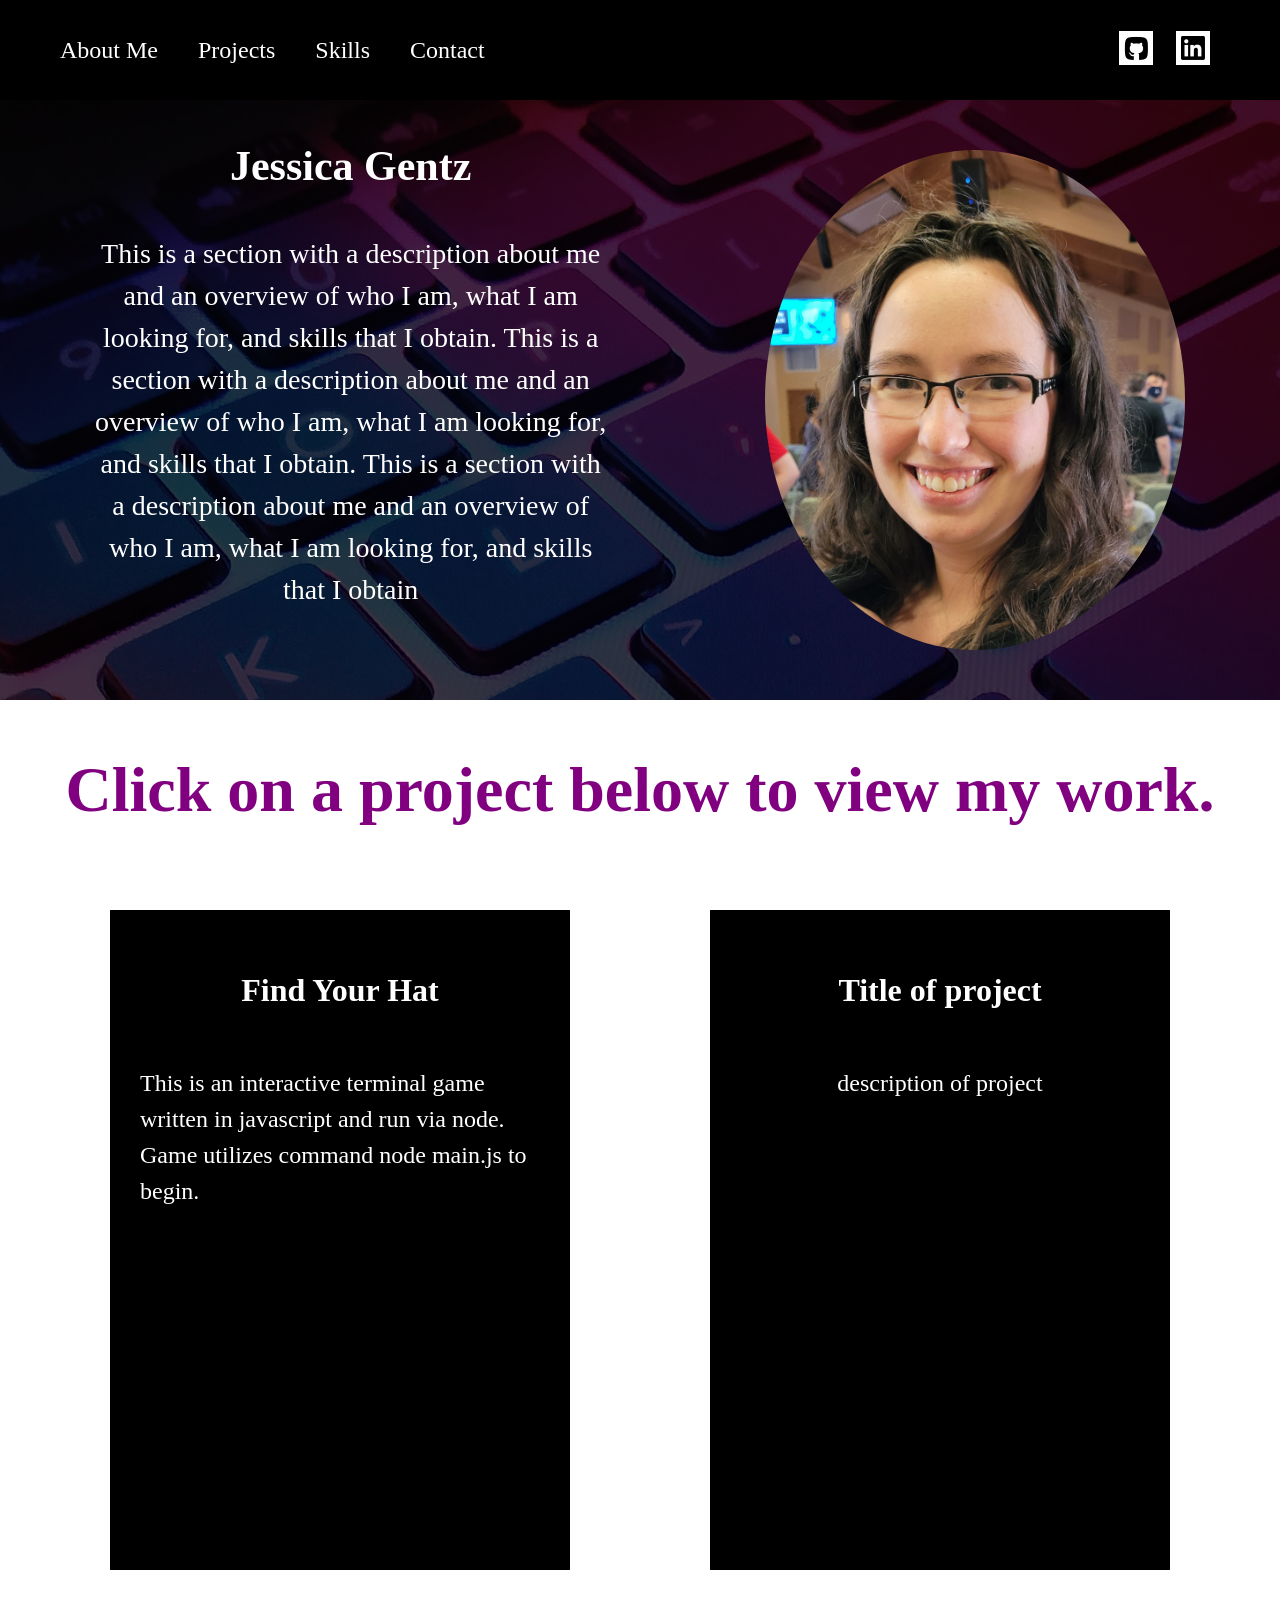
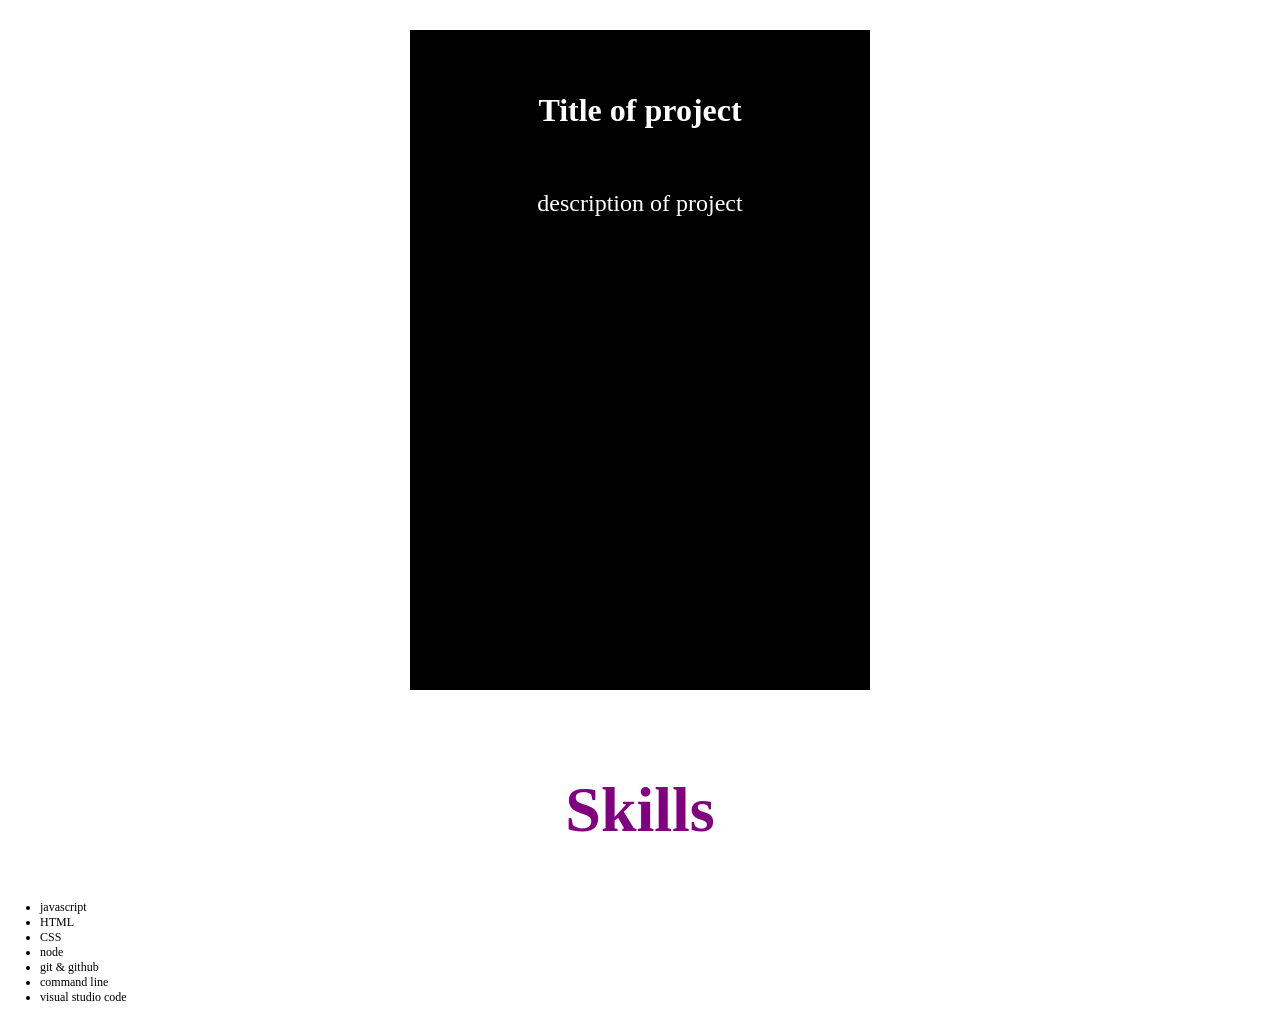
==== index.html @ 055f5959 "Initial practice commit" ====
<!DOCTYPE html>
<html lang='en'>
    <head>
        <title>Jessica Gentz</title>
        <link href= 'resources/style.css' rel= 'stylesheet'>
    </head>
    <body>
        <header>
            <nav>
                <ul>
                    <li><a href= '#about-me'>About Me</a></li>
                    <li><a href= '#projects'>Projects</a></li>
                    <li><a href= '#skills'>Skills</a></li>
                    <li><a href= '#contact'>Contact</a></li>
                </ul>
                <div id= 'social-media'>
                    <a href= 'https://github.com/jessicagentz' target= '_blank'><img src= 'resources/4747499_github_icon.png'><a>
                    <a href= 'https://www.linkedin.com/in/jessica-gentz?lipi=urn%3Ali%3Apage%3Ad_flagship3_profile_view_base_contact_details%3BmzHPLRVWTY2uSDQPEmMsfw%3D%3D' target= '_blank'><img src= 'resources/5305157_connection_linkedin_network_linkedin logo_icon.png'></a>
                </div>
            </nav>
        </header>
        <main>
            <!--About me-->
            <section id= 'about-me'>
                <div>
                    <h1>Jessica Gentz</h1>
                    <p>This is a section with a description about me and an overview of who I am, what I am looking for, and skills that I obtain. This is a section with a description about me and an overview of who I am, what I am looking for, and skills that I obtain. This is a section with a description about me and an overview of who I am, what I am looking for, and skills that I obtain</p>
                </div>
                <img id= 'headshot' src= 'resources/headshot.jpg'>
            </section>
            <!--Projects-->
            <section id= 'projects'>
                <h2>Click on a project below to view my work.</h2>
                <div class= 'container'>
                    <div class= 'project 1'>
                        <h3>Find Your Hat</h3>
                        <p>This is an interactive terminal game written in javascript and run via node. Game utilizes command node main.js to begin. <p>
                    </div>
                    <div class= 'project 2'>
                        <h3>Title of project</h3>
                        <p>description of project<p>
                    </div>
                    <div class= 'project 3'>
                        <h3>Title of project</h3>
                        <p>description of project<p>
                    </div>
                </div>
            </section>
            <!--Skills-->
            <section id= 'skills'>
                <h2>Skills</h2>
                <ul>
                    <li>javascript</li>
                    <li>HTML</li>
                    <li>CSS</li>
                    <li>node</li>
                    <li>git & github</li>
                    <li>command line</li>
                    <li>visual studio code</li>
                </ul>
            </section>
        </main>
        <footer id= 'contact'>

        </footer>
    </body>
</html>



<!DOCTYPE html>
<html lang="en">
<head>
    <meta charset="UTF-8">
    <meta http-equiv="X-UA-Compatible" content="IE=edge">
    <meta name="viewport" content="width=device-width, initial-scale=1.0">
    <title>Document</title>
</head>
<body>
    
</body>
</html>
---- resources/style.css ----
body {
    margin: 0;
    padding: 0;
    font-style: sans-serif;
    font-size: 12px;
}

nav {
    color: white;
    background-color: black;
    position: fixed;
    z-index: 2;
    top: 0px;
    width: 100%;
    height: 100px;
    display: flex;
    justify-content: space-between;
    align-items: center;

}

header ul {
    display: flex;
}

header li {
    display: flex;
    justify-content: space-between;
    align-items: center;
    padding: 20px;
    font-size: 1.5rem;
}

header a {
    color: white;
    text-decoration: none;
}

#social-media {
    margin-right: 60px;
}

#social-media img {
    border: 5px solid white;
    background-color: white;
    height: 24px;
    margin: 10px;
}
main {
    position: relative;
    margin-top: 100px;
}

h2 {
    font-size: 4rem;
    text-align: center;
    color: purple;
}

#about-me {
    background-image: 
        linear-gradient(rgba(0, 0, 0, 0.75),
        rgba(0, 0, 0, 0.75)), 
        url('aryan-dhiman-iGLLtLINSkw-unsplash.jpg');
    background-repeat: no-repeat;

}

#about-me {
    background-color: rbga (0, 0, 0, 0.95);
    display: flex;
    justify-content: space-evenly;
    align-items: center;
    width: 100%;
    height: 600px;
}

#about-me div {
    font-size: 1.75rem;
    text-align: center;
    color: white;
    width: 40%;
    height: 600px;
    margin: 5%;
    line-height: 1.5;
}

#headshot {
    max-height: 500px;
    width: auto;
    margin: 0 5%;
    border-radius: 50%;
    display: flex;
    justify-content: center;
}

.container {
    display: flex;
    flex-wrap: wrap;
    justify-content: space-evenly;
}

#projects h1 {
    margin-bottom: 0;
}

.project {
    display: inline-flex;
    flex-direction: column;
    align-items: center;
    margin: 30px;
    background-color: black;
    height: 600px;
    width: 400px;
    padding: 30px;
}

h3 {
    font-size: 2rem;
    color: white;
}

.project p {
    color: white;
    font-size: 1.5rem;
    line-height: 1.5;
    
}
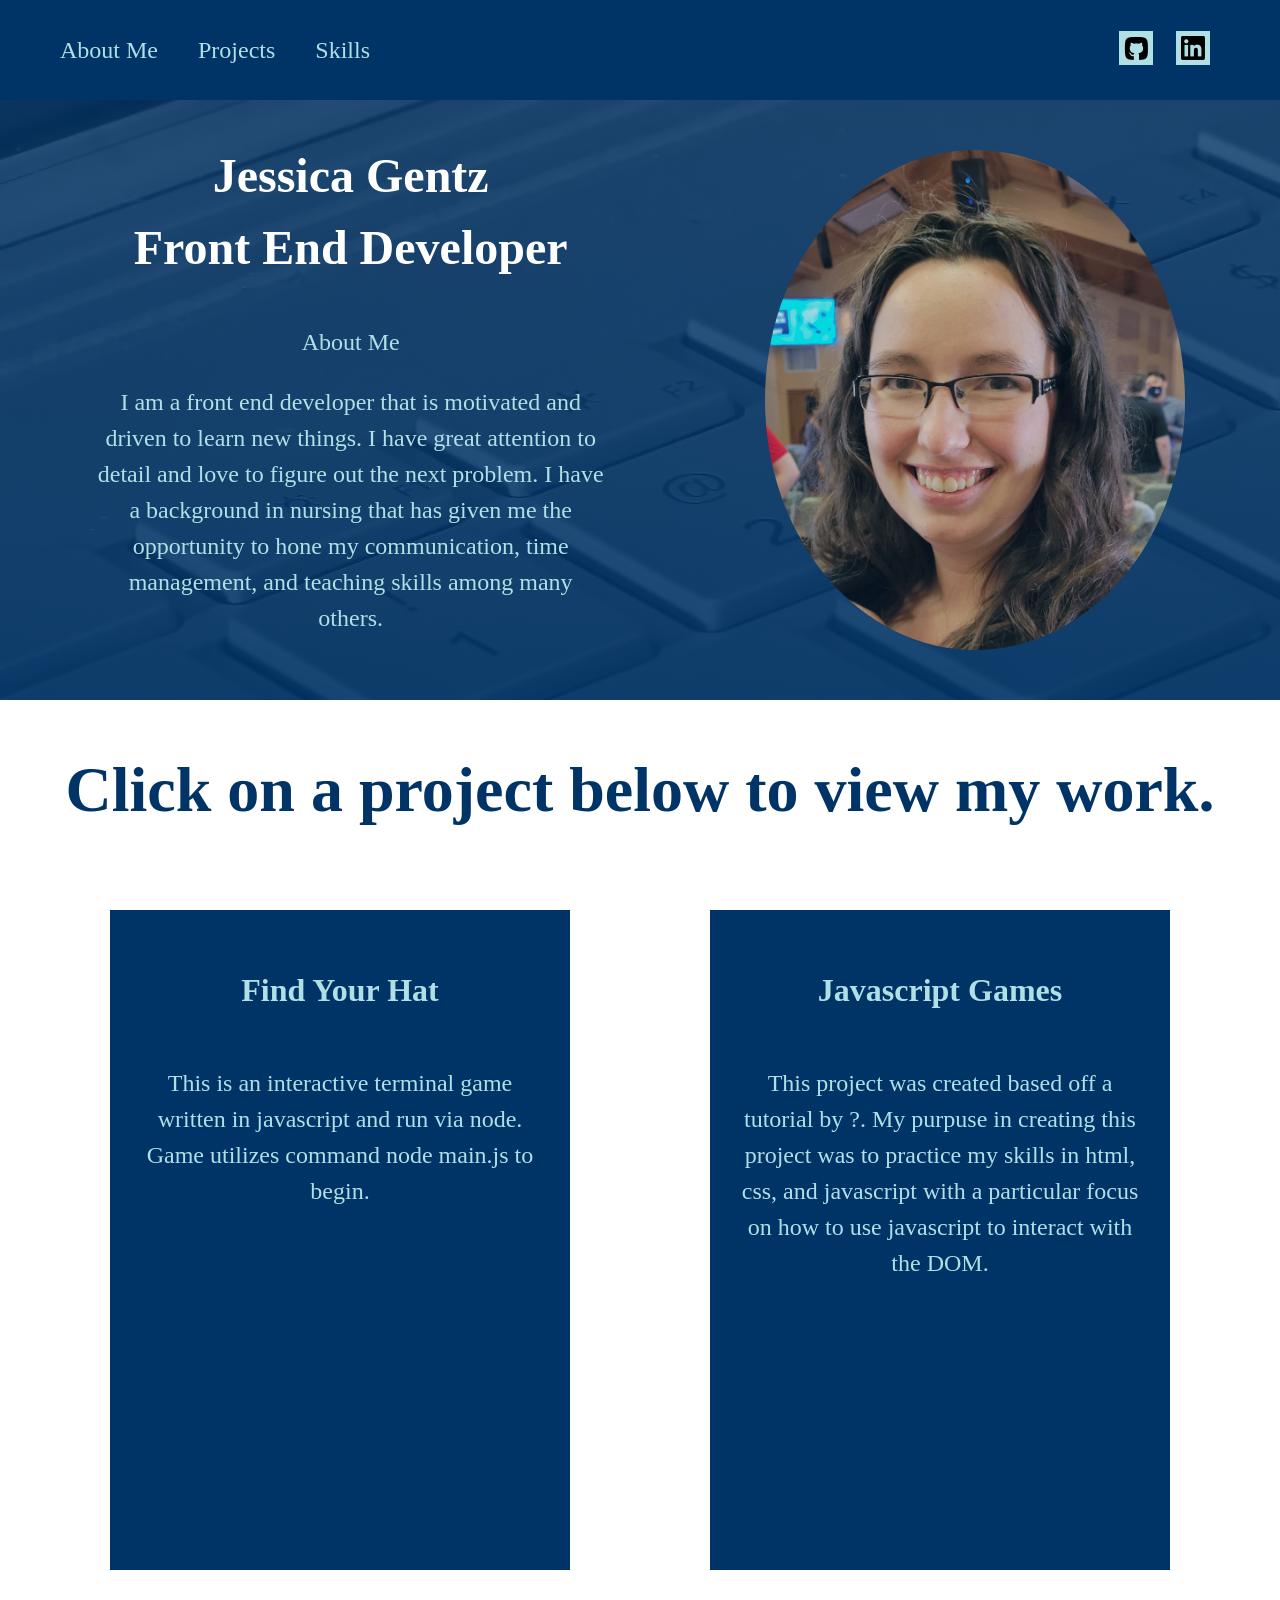
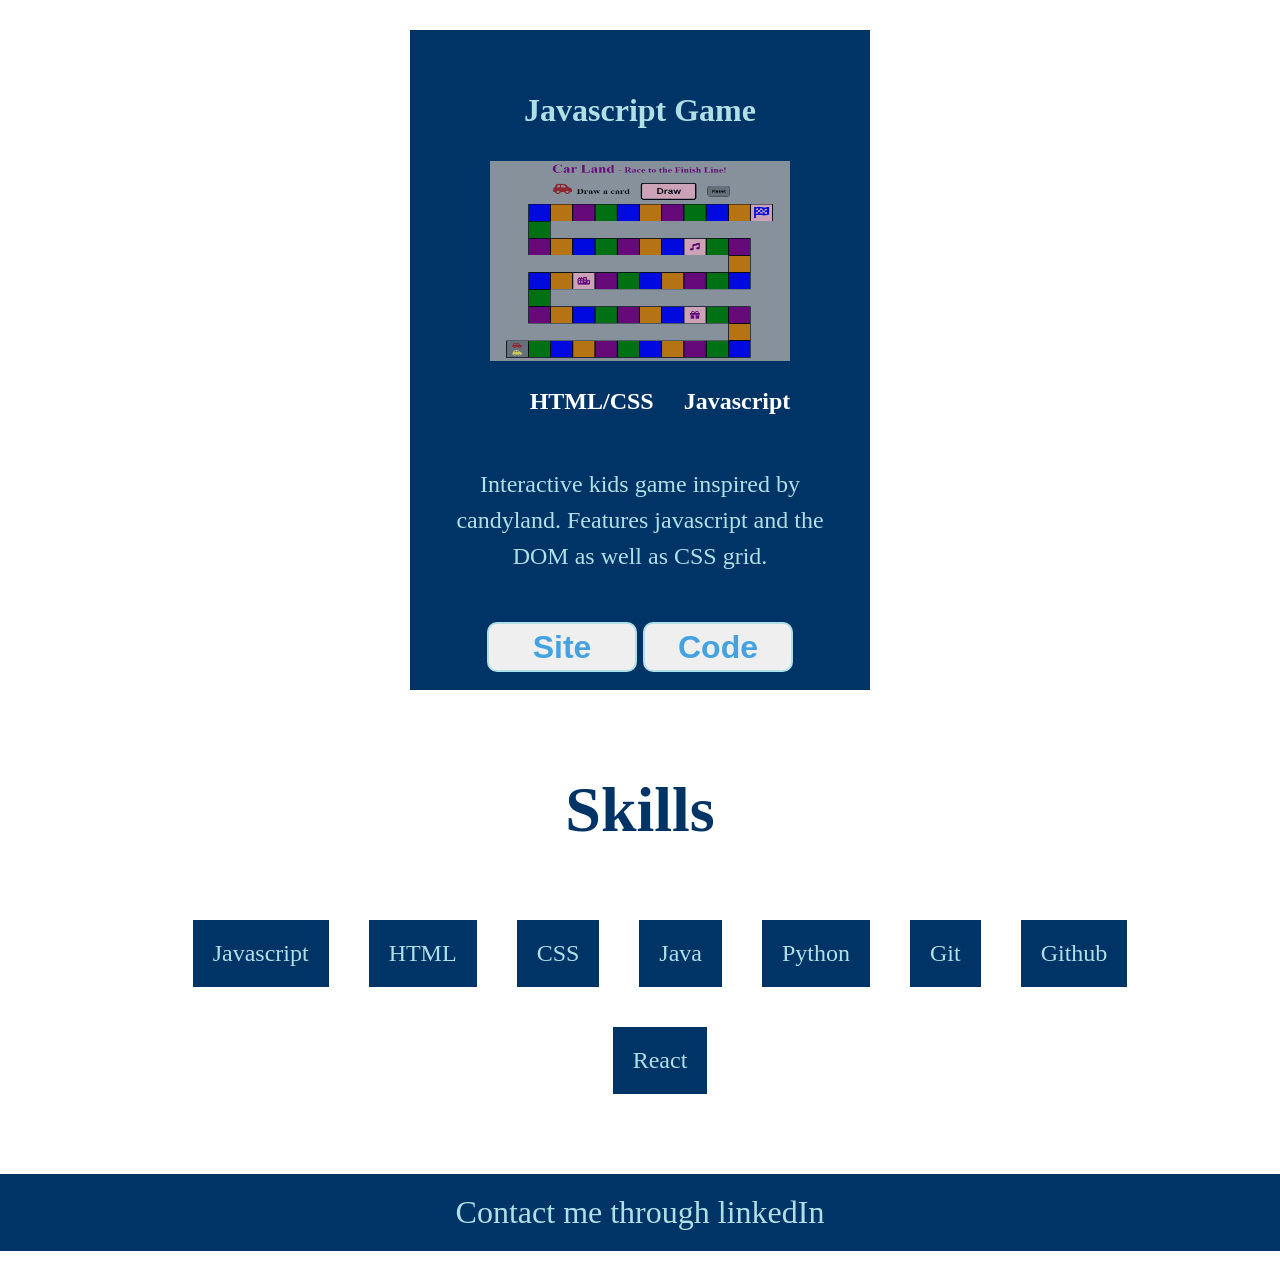
==== commit 3f6c359a: "basic outline" ====
--- a/index.html
+++ b/index.html
@@ -1,82 +1,104 @@
 <!DOCTYPE html>
 <html lang='en'>
-    <head>
-        <title>Jessica Gentz</title>
-        <link href= 'resources/style.css' rel= 'stylesheet'>
-    </head>
-    <body>
-        <header>
-            <nav>
-                <ul>
-                    <li><a href= '#about-me'>About Me</a></li>
-                    <li><a href= '#projects'>Projects</a></li>
-                    <li><a href= '#skills'>Skills</a></li>
-                    <li><a href= '#contact'>Contact</a></li>
-                </ul>
-                <div id= 'social-media'>
-                    <a href= 'https://github.com/jessicagentz' target= '_blank'><img src= 'resources/4747499_github_icon.png'><a>
-                    <a href= 'https://www.linkedin.com/in/jessica-gentz?lipi=urn%3Ali%3Apage%3Ad_flagship3_profile_view_base_contact_details%3BmzHPLRVWTY2uSDQPEmMsfw%3D%3D' target= '_blank'><img src= 'resources/5305157_connection_linkedin_network_linkedin logo_icon.png'></a>
-                </div>
-            </nav>
-        </header>
-        <main>
-            <!--About me-->
-            <section id= 'about-me'>
-                <div>
-                    <h1>Jessica Gentz</h1>
-                    <p>This is a section with a description about me and an overview of who I am, what I am looking for, and skills that I obtain. This is a section with a description about me and an overview of who I am, what I am looking for, and skills that I obtain. This is a section with a description about me and an overview of who I am, what I am looking for, and skills that I obtain</p>
-                </div>
-                <img id= 'headshot' src= 'resources/headshot.jpg'>
-            </section>
-            <!--Projects-->
-            <section id= 'projects'>
-                <h2>Click on a project below to view my work.</h2>
-                <div class= 'container'>
-                    <div class= 'project 1'>
-                        <h3>Find Your Hat</h3>
-                        <p>This is an interactive terminal game written in javascript and run via node. Game utilizes command node main.js to begin. <p>
-                    </div>
-                    <div class= 'project 2'>
-                        <h3>Title of project</h3>
-                        <p>description of project<p>
-                    </div>
-                    <div class= 'project 3'>
-                        <h3>Title of project</h3>
-                        <p>description of project<p>
-                    </div>
-                </div>
-            </section>
-            <!--Skills-->
-            <section id= 'skills'>
-                <h2>Skills</h2>
-                <ul>
-                    <li>javascript</li>
-                    <li>HTML</li>
-                    <li>CSS</li>
-                    <li>node</li>
-                    <li>git & github</li>
-                    <li>command line</li>
-                    <li>visual studio code</li>
-                </ul>
-            </section>
-        </main>
-        <footer id= 'contact'>
 
-        </footer>
-    </body>
-</html>
+<head>
+    <title>Jessica Gentz</title>
+    <link href='resources/style.css' rel='stylesheet'>
+</head>
+
+<body>
+    <header>
+        <nav>
+            <ul>
+                <li><a href='#about-me' title='I can give more info by doing this!'>About Me</a></li>
+                <li><a href='#projects'>Projects</a></li>
+                <li><a href='#skills'>Skills</a></li>
+            </ul>
+            <div id='social-media'>
+                <a href='https://github.com/jessicagentz' target='_blank'><img
+                        src='resources/4747499_github_icon.png'><a>
+                        <a href='https://www.linkedin.com/in/jessica-gentz?lipi=urn%3Ali%3Apage%3Ad_flagship3_profile_view_base_contact_details%3BmzHPLRVWTY2uSDQPEmMsfw%3D%3D'
+                            target='_blank'><img
+                                src='resources/5305157_connection_linkedin_network_linkedin logo_icon.png'></a>
+            </div>
+        </nav>
+    </header>
+    <main>
+        <!--About me-->
 
 
+        <section id='about-me'>
+            <div>
+                <h1>Jessica Gentz <br>
+                    <span>Front End
+                        Developer</span>
+                </h1>
+                <p>About Me</p>
+                <p>I am a front end developer that is motivated and driven to learn new things. I have great attention
+                    to detail and love to figure out the next problem. I have a background in nursing that has given me
+                    the opportunity to hone my communication, time management, and teaching skills among many others.
+                </p>
+            </div>
+            <img id='headshot' src='resources/headshot.jpg'>
+        </section>
+        <!--Projects-->
+        <section id='projects'>
+            <h2>Click on a project below to view my work.</h2>
+            <div class='container'>
+                <div class='project 1'>
+                    <h3>Find Your Hat</h3>
+                    <p>This is an interactive terminal game written in javascript and run via node. Game utilizes
+                        command node main.js to begin.
+                    <p>
+                </div>
 
-<!DOCTYPE html>
-<html lang="en">
-<head>
-    <meta charset="UTF-8">
-    <meta http-equiv="X-UA-Compatible" content="IE=edge">
-    <meta name="viewport" content="width=device-width, initial-scale=1.0">
-    <title>Document</title>
-</head>
-<body>
-    
+                <div class='project 2'>
+                    <h3>Javascript Games</h3>
+                    <p>This project was created based off a tutorial by ?. My purpuse in creating this project was
+                        to practice my skills in html, css, and javascript with a particular focus on how to use
+                        javascript to interact with the DOM.
+                    <p>
+
+                </div>
+
+                <div class='project three'>
+                    <h3>Javascript Game</h3>
+                    <img src="./resources/Car Land Snapshot.png" alt="Car land game">
+                    <ul>
+                        <li>HTML/CSS</li>
+                        <li>Javascript</li>
+                    </ul>
+                    <p>Interactive kids game inspired by candyland. Features javascript and the DOM as well as CSS grid.
+                    <p>
+
+
+                        <button><a href="https://papaya-starship-f13ec9.netlify.app/" target="_blank">Site</a></button>
+                        <button><a href="https://github.com/jessicagentz/Car-Land" target="_blank">Code</a></button>
+
+
+                </div>
+            </div>
+        </section>
+        <!--Skills-->
+        <section id='skills'>
+            <h2>Skills</h2>
+            <ul>
+                <li>Javascript</li>
+                <li>HTML</li>
+                <li>CSS</li>
+                <li>Java</li>
+                <li>Python</li>
+                <li>Git</li>
+                <li>Github</li>
+                <li>React</li>
+            </ul>
+        </section>
+        
+    </main>
+    <footer id='contact'>
+        <p>Contact me through <a href='https://www.linkedin.com/in/jessica-gentz?lipi=urn%3Ali%3Apage%3Ad_flagship3_profile_view_base_contact_details%3BmzHPLRVWTY2uSDQPEmMsfw%3D%3D'
+            target='_blank'>linkedIn</a></p>
+    </footer>
 </body>
+
 </html>
--- a/resources/style.css
+++ b/resources/style.css
@@ -3,11 +3,12 @@
     padding: 0;
     font-style: sans-serif;
     font-size: 12px;
+    color: powderblue;
 }
 
 nav {
-    color: white;
-    background-color: black;
+    /*color: powderblue;*/
+    background-color: #003366;
     position: fixed;
     z-index: 2;
     top: 0px;
@@ -16,24 +17,28 @@
     display: flex;
     justify-content: space-between;
     align-items: center;
-
-}
-
-header ul {
-    display: flex;
-}
-
-header li {
-    display: flex;
+}
+
+ul {
+    display: flex;
+}
+
+li {
+    display: flex;
+    font-size: 1.5rem;
+    padding: 20px;
     justify-content: space-between;
     align-items: center;
-    padding: 20px;
-    font-size: 1.5rem;
-}
-
-header a {
-    color: white;
+}
+
+a {
+    color: powderblue;
     text-decoration: none;
+    cursor: pointer;
+}
+
+header a:hover {
+    text-decoration: underline;
 }
 
 #social-media {
@@ -41,33 +46,41 @@
 }
 
 #social-media img {
-    border: 5px solid white;
-    background-color: white;
+    border: 5px solid powderblue;
+    background-color: powderblue;
     height: 24px;
     margin: 10px;
 }
+
+#social-media img:hover {
+    border: 5px solid aqua;
+    background-color: aqua;
+}
+
 main {
     position: relative;
     margin-top: 100px;
 }
 
+h1 {
+    color: white;
+    font-size: 3rem;
+    text-align: center;
+}
+
 h2 {
     font-size: 4rem;
     text-align: center;
-    color: purple;
+    color: #003366;
 }
 
 #about-me {
-    background-image: 
-        linear-gradient(rgba(0, 0, 0, 0.75),
-        rgba(0, 0, 0, 0.75)), 
-        url('aryan-dhiman-iGLLtLINSkw-unsplash.jpg');
+    background-image:
+        linear-gradient(rgba(0, 51, 102, 0.80),
+            rgba(0, 51, 102, 0.90)),
+        url('clint-patterson-xfW9ZYfq3uE-unsplash\ \(1\).jpg');
     background-repeat: no-repeat;
-
-}
-
-#about-me {
-    background-color: rbga (0, 0, 0, 0.95);
+    background-color: rbga (0, 55, 92, 0.95);
     display: flex;
     justify-content: space-evenly;
     align-items: center;
@@ -76,9 +89,9 @@
 }
 
 #about-me div {
-    font-size: 1.75rem;
-    text-align: center;
-    color: white;
+    font-size: 1.5rem;
+    text-align: center;
+    /*color: powderblue;*/
     width: 40%;
     height: 600px;
     margin: 5%;
@@ -92,6 +105,7 @@
     border-radius: 50%;
     display: flex;
     justify-content: center;
+    opacity: 0.8;
 }
 
 .container {
@@ -102,14 +116,20 @@
 
 #projects h1 {
     margin-bottom: 0;
+}
+
+#projects a {
+    color: #44A2E1;
+    /*text-decoration: none;*/
 }
 
 .project {
     display: inline-flex;
     flex-direction: column;
     align-items: center;
+    text-align: center;
     margin: 30px;
-    background-color: black;
+    background-color: #003366;
     height: 600px;
     width: 400px;
     padding: 30px;
@@ -117,12 +137,77 @@
 
 h3 {
     font-size: 2rem;
+    /*color: powderblue;*/
+}
+
+.project li {
+    padding: 15px;
     color: white;
+    font-weight: bold;
 }
 
 .project p {
-    color: white;
+    /*color: powderblue;*/
     font-size: 1.5rem;
     line-height: 1.5;
-    
+
+}
+
+.project img {
+    height: 200px;
+    width: 300px;
+    opacity: 0.8;
+}
+
+.project a {
+    /*color: #003366;*/
+    /*text-decoration: none;*/
+    /*cursor: pointer;*/
+}
+
+
+
+.project button {
+    height: 50px;
+    width: 150px;
+    border-radius: 10px;
+    font-size: 2rem;
+    font-weight: bold;
+    border: 2px solid powderblue;
+}
+
+.project button:hover {
+    background-color: aqua;
+}
+
+#skills ul {
+    flex-wrap: wrap;
+    align-items: center;
+    /*color: powderblue;*/
+    width: 80%;
+    margin: auto;
+    justify-content: center;
+}
+
+#skills li {
+    padding: 20px;
+    margin: 20px;
+    justify-content: space-between;
+    align-items: center;
+    background-color: #003366;
+}
+
+footer {
+    background-color: #003366;
+    font-size: 2rem;
+    text-align: center;
+    margin-top: 60px;
+}
+
+footer p {
+    padding: 20px;
+}
+
+footer a:hover {
+    text-decoration: underline;
 }
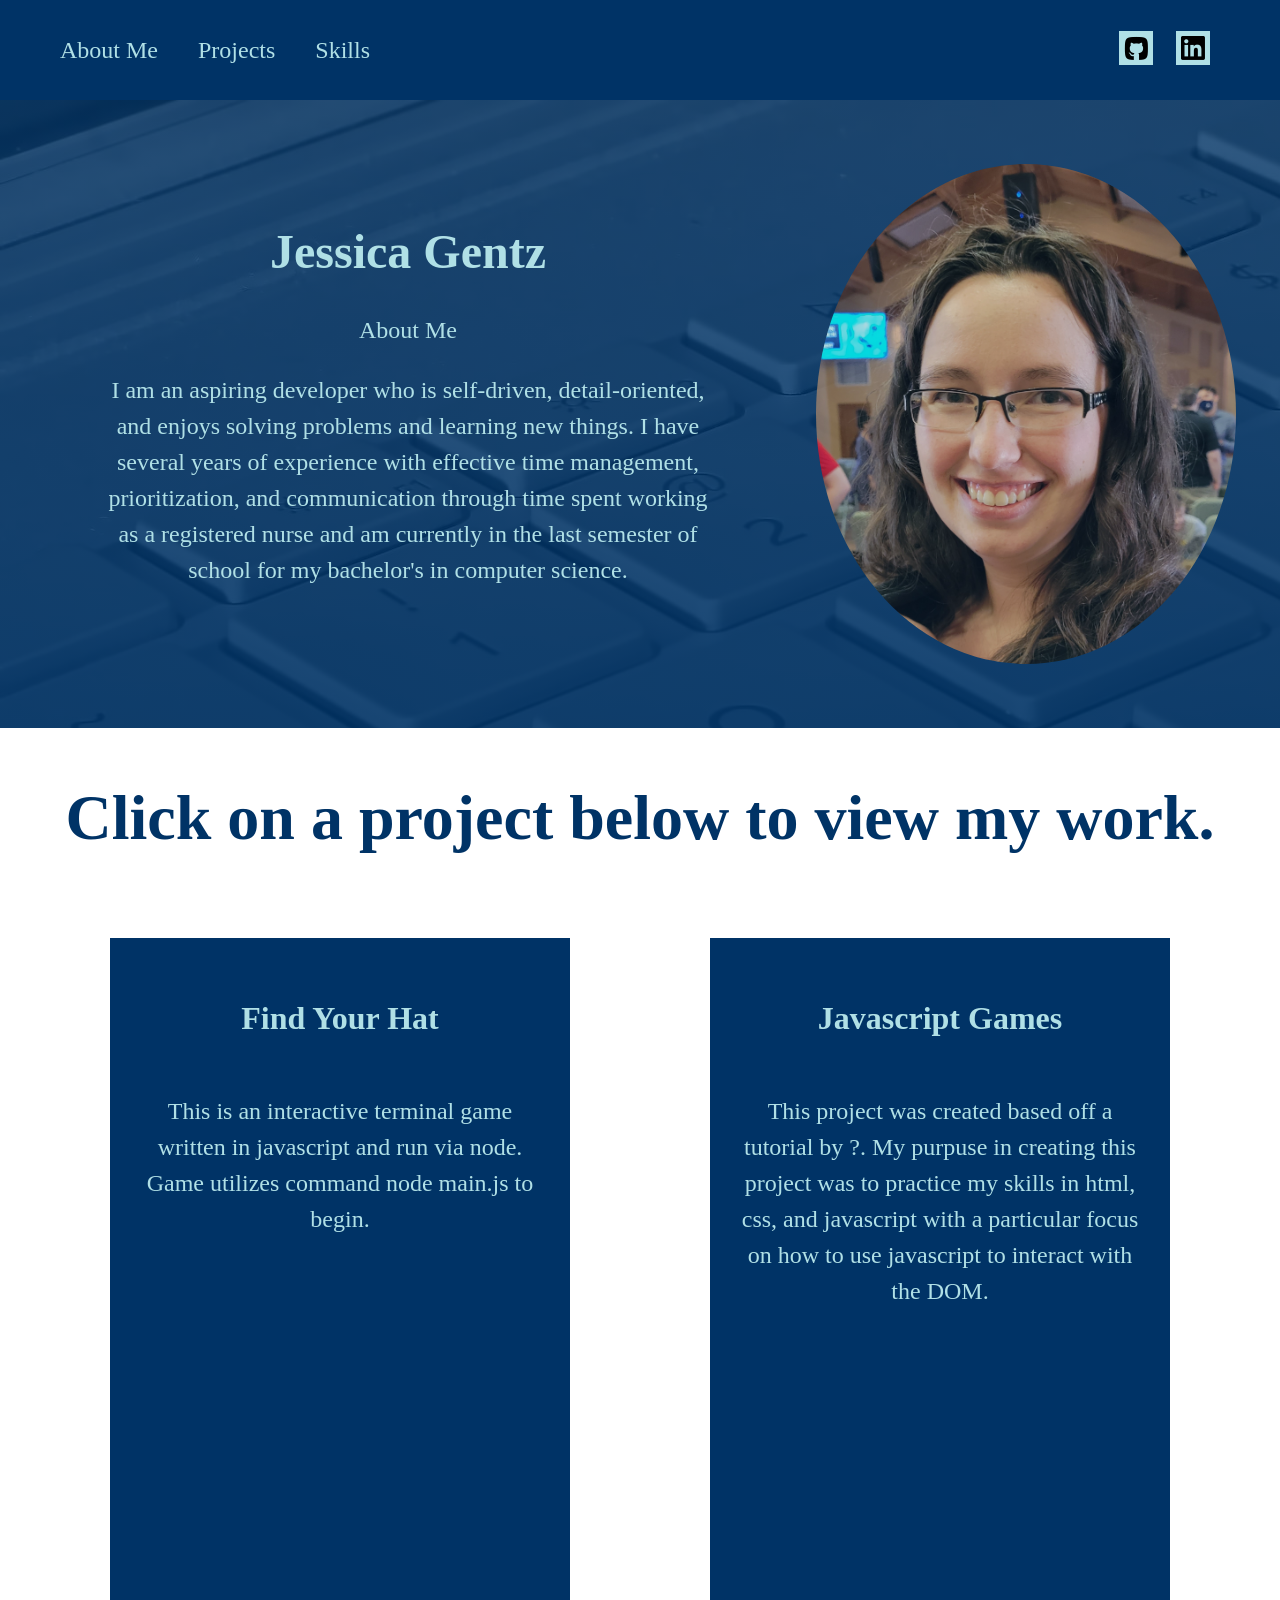
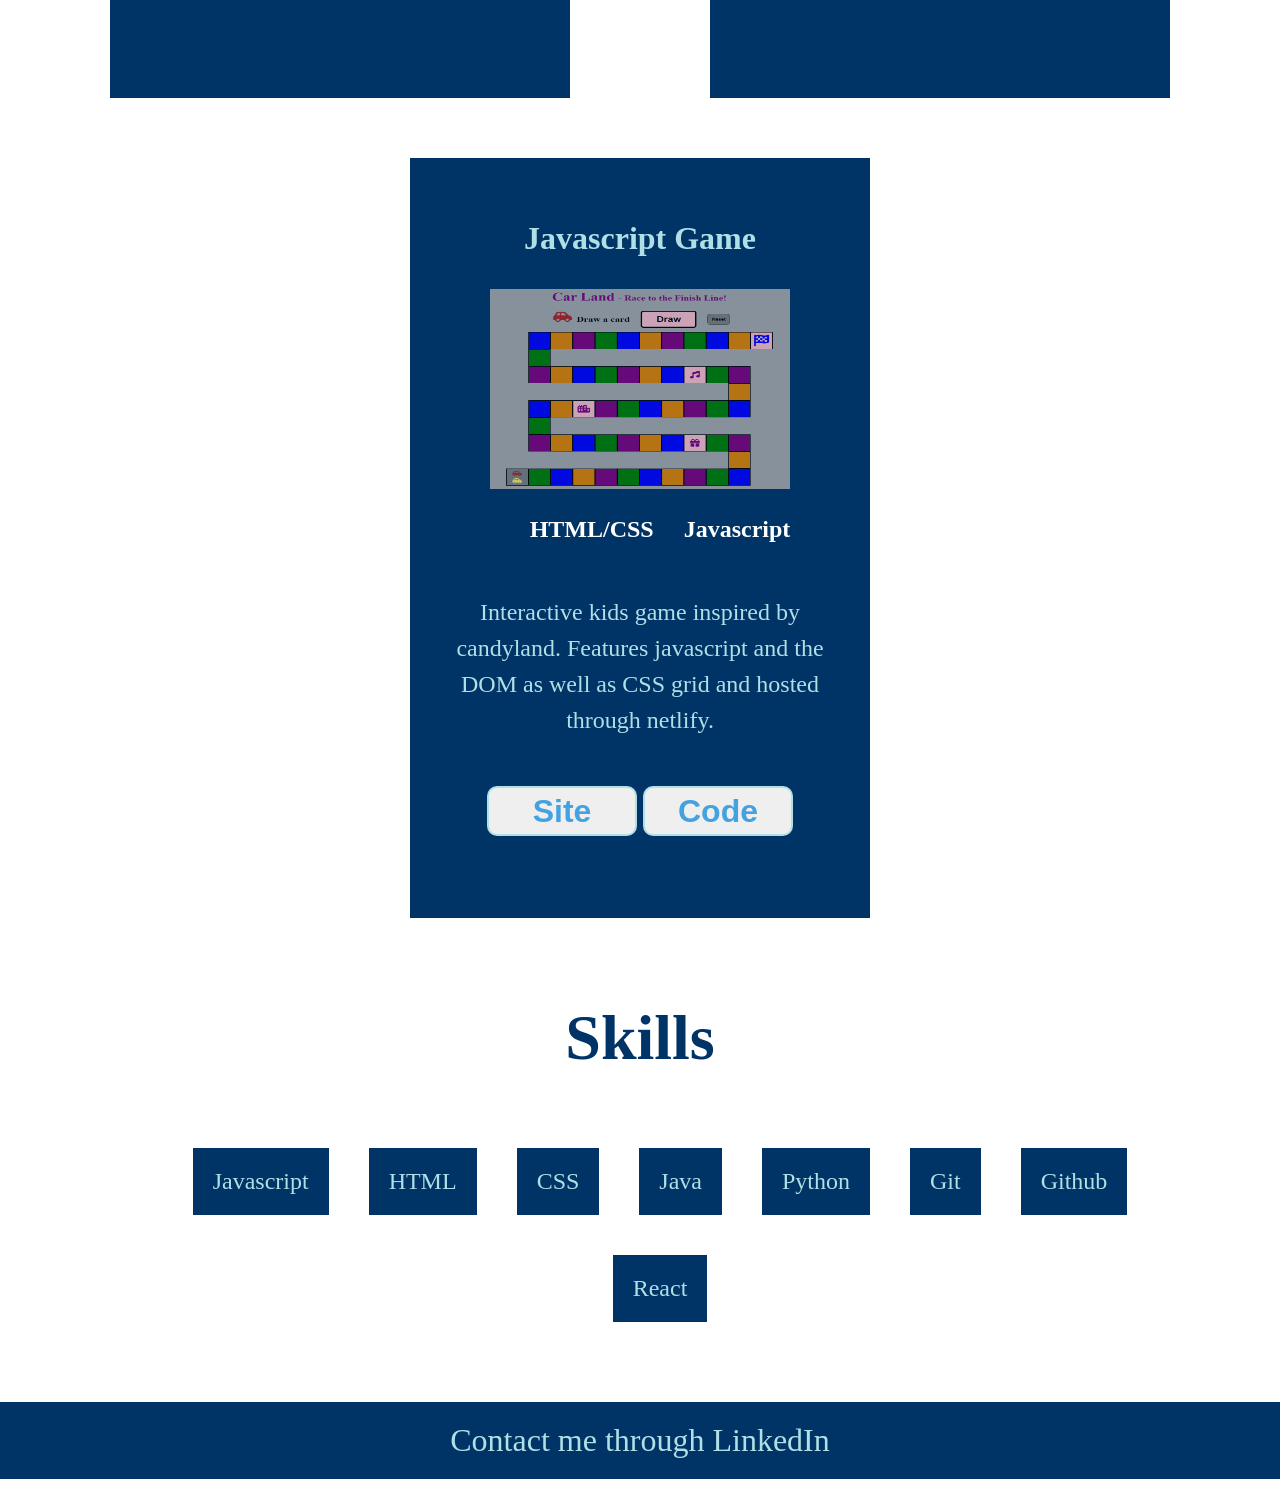
==== commit e1d6c064: "minor changes to content and format" ====
--- a/index.html
+++ b/index.html
@@ -7,6 +7,7 @@
 </head>
 
 <body>
+
     <header>
         <nav>
             <ul>
@@ -23,24 +24,22 @@
             </div>
         </nav>
     </header>
+
     <main>
+
         <!--About me-->
-
-
         <section id='about-me'>
             <div>
-                <h1>Jessica Gentz <br>
-                    <span>Front End
-                        Developer</span>
+                <h1>Jessica Gentz <!--<br>
+                    <span>Aspiring Software Engineer</span>-->
                 </h1>
                 <p>About Me</p>
-                <p>I am a front end developer that is motivated and driven to learn new things. I have great attention
-                    to detail and love to figure out the next problem. I have a background in nursing that has given me
-                    the opportunity to hone my communication, time management, and teaching skills among many others.
+                <p>I am an aspiring developer who is self-driven, detail-oriented, and enjoys solving problems and learning new things. I have several years of experience with effective time management, prioritization, and communication through time spent working as a registered nurse and am currently in the last semester of school for my bachelor's in computer science.
                 </p>
             </div>
             <img id='headshot' src='resources/headshot.jpg'>
         </section>
+
         <!--Projects-->
         <section id='projects'>
             <h2>Click on a project below to view my work.</h2>
@@ -68,17 +67,14 @@
                         <li>HTML/CSS</li>
                         <li>Javascript</li>
                     </ul>
-                    <p>Interactive kids game inspired by candyland. Features javascript and the DOM as well as CSS grid.
+                    <p>Interactive kids game inspired by candyland. Features javascript and the DOM as well as CSS grid and hosted through netlify.
                     <p>
-
-
                         <button><a href="https://papaya-starship-f13ec9.netlify.app/" target="_blank">Site</a></button>
                         <button><a href="https://github.com/jessicagentz/Car-Land" target="_blank">Code</a></button>
-
-
                 </div>
             </div>
         </section>
+
         <!--Skills-->
         <section id='skills'>
             <h2>Skills</h2>
@@ -93,12 +89,13 @@
                 <li>React</li>
             </ul>
         </section>
-        
     </main>
+
     <footer id='contact'>
         <p>Contact me through <a href='https://www.linkedin.com/in/jessica-gentz?lipi=urn%3Ali%3Apage%3Ad_flagship3_profile_view_base_contact_details%3BmzHPLRVWTY2uSDQPEmMsfw%3D%3D'
-            target='_blank'>linkedIn</a></p>
+            target='_blank'>LinkedIn</a></p>
     </footer>
+
 </body>
 
 </html>
--- a/resources/style.css
+++ b/resources/style.css
@@ -7,7 +7,6 @@
 }
 
 nav {
-    /*color: powderblue;*/
     background-color: #003366;
     position: fixed;
     z-index: 2;
@@ -21,6 +20,9 @@
 
 ul {
     display: flex;
+    flex-wrap: wrap;
+    align-items: center;
+    justify-content: center;
 }
 
 li {
@@ -63,9 +65,11 @@
 }
 
 h1 {
-    color: white;
+    color: powderblue;
     font-size: 3rem;
     text-align: center;
+    font-family:'Times New Roman', Times, serif;
+    margin: 0;
 }
 
 h2 {
@@ -82,19 +86,18 @@
     background-repeat: no-repeat;
     background-color: rbga (0, 55, 92, 0.95);
     display: flex;
+    flex-wrap: wrap;
     justify-content: space-evenly;
     align-items: center;
     width: 100%;
-    height: 600px;
+    height: 100%;
+    padding: 5%;
 }
 
 #about-me div {
     font-size: 1.5rem;
     text-align: center;
-    /*color: powderblue;*/
-    width: 40%;
-    height: 600px;
-    margin: 5%;
+    max-width: 600px;
     line-height: 1.5;
 }
 
@@ -120,7 +123,6 @@
 
 #projects a {
     color: #44A2E1;
-    /*text-decoration: none;*/
 }
 
 .project {
@@ -130,14 +132,13 @@
     text-align: center;
     margin: 30px;
     background-color: #003366;
-    height: 600px;
+    height: 700px;
     width: 400px;
     padding: 30px;
 }
 
 h3 {
     font-size: 2rem;
-    /*color: powderblue;*/
 }
 
 .project li {
@@ -147,7 +148,6 @@
 }
 
 .project p {
-    /*color: powderblue;*/
     font-size: 1.5rem;
     line-height: 1.5;
 
@@ -158,14 +158,6 @@
     width: 300px;
     opacity: 0.8;
 }
-
-.project a {
-    /*color: #003366;*/
-    /*text-decoration: none;*/
-    /*cursor: pointer;*/
-}
-
-
 
 .project button {
     height: 50px;
@@ -183,7 +175,6 @@
 #skills ul {
     flex-wrap: wrap;
     align-items: center;
-    /*color: powderblue;*/
     width: 80%;
     margin: auto;
     justify-content: center;
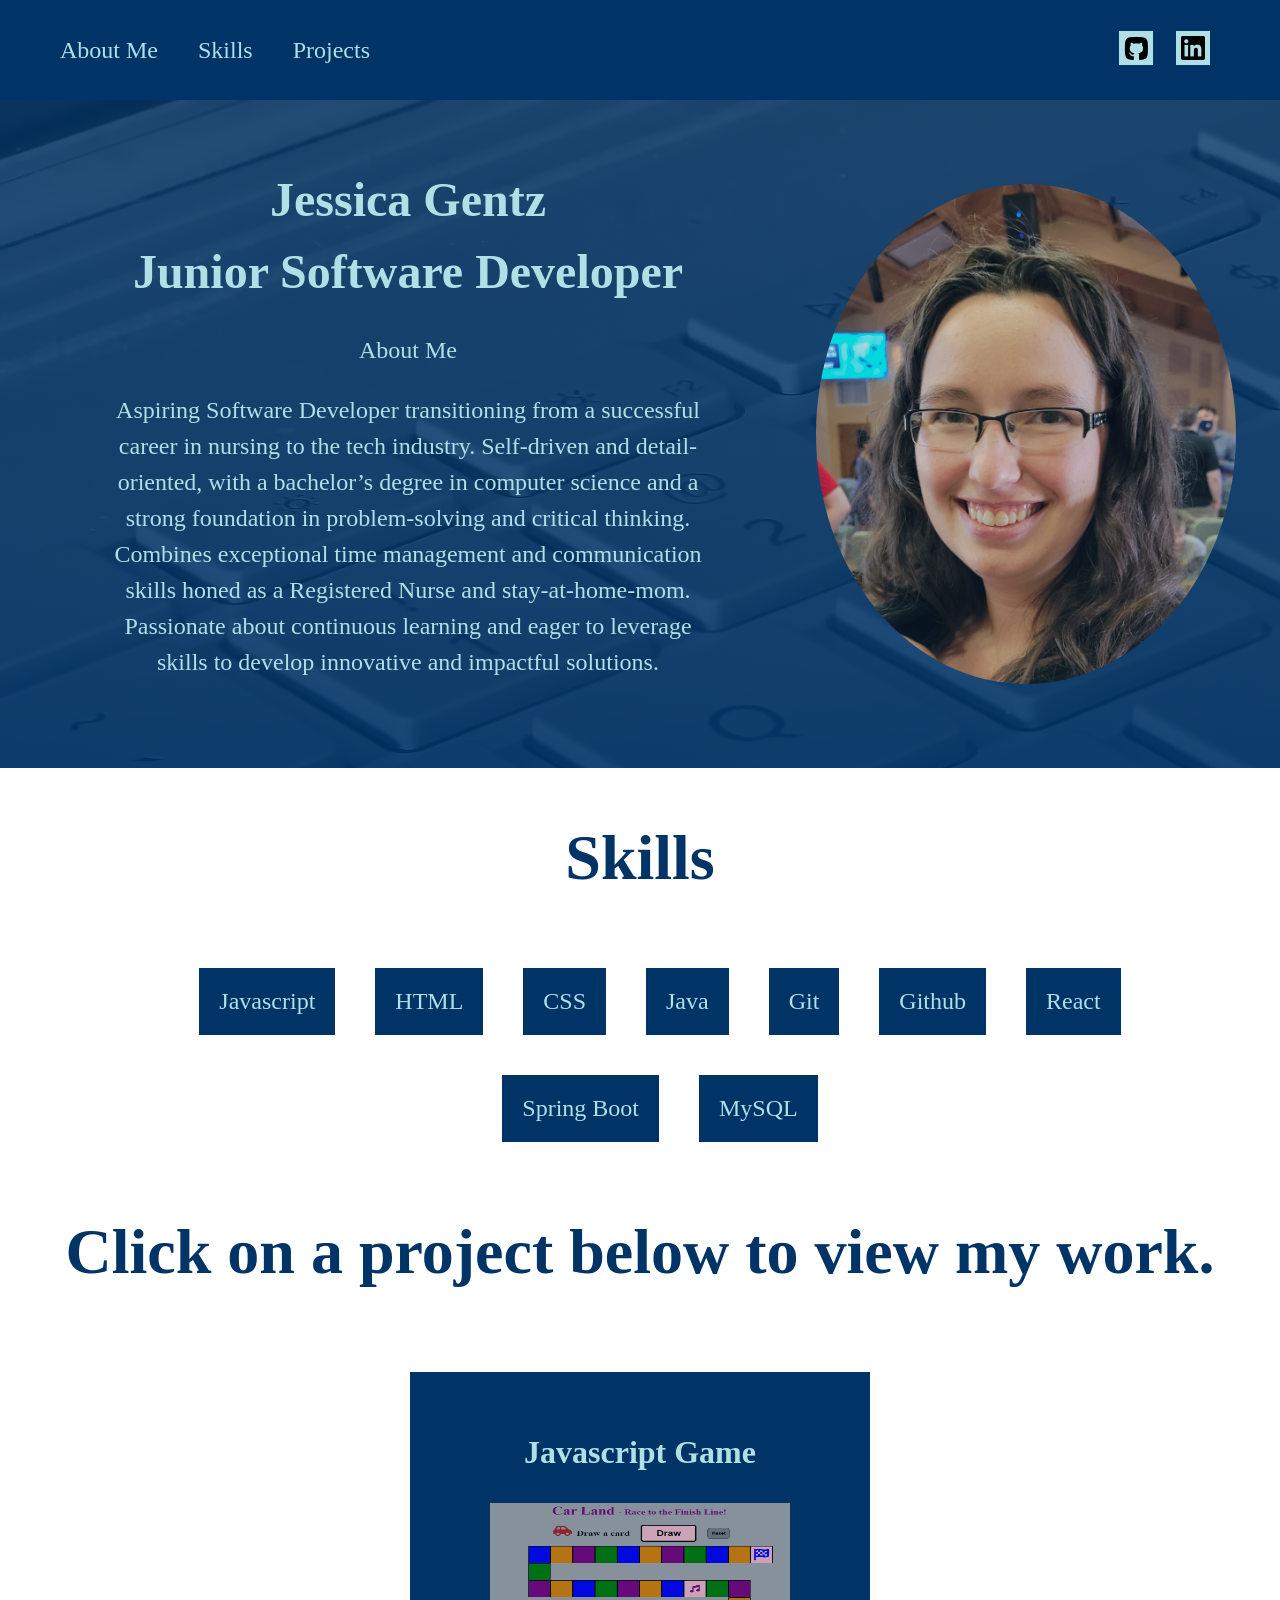
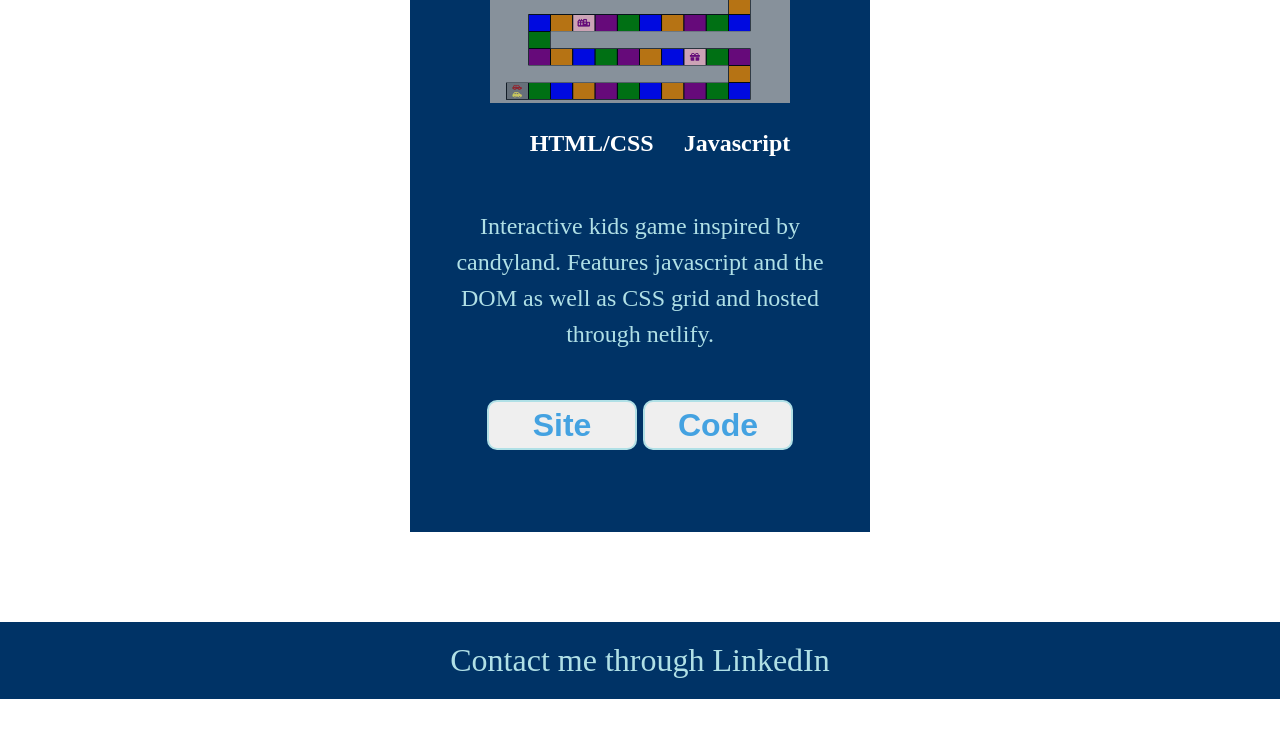
==== commit af91de9a: "updated projects and skills" ====
--- a/index.html
+++ b/index.html
@@ -12,8 +12,8 @@
         <nav>
             <ul>
                 <li><a href='#about-me' title='I can give more info by doing this!'>About Me</a></li>
-                <li><a href='#projects'>Projects</a></li>
                 <li><a href='#skills'>Skills</a></li>
+                <li><a href='#projects'>Projects</a></li>  
             </ul>
             <div id='social-media'>
                 <a href='https://github.com/jessicagentz' target='_blank'><img
@@ -30,14 +30,30 @@
         <!--About me-->
         <section id='about-me'>
             <div>
-                <h1>Jessica Gentz <!--<br>
-                    <span>Aspiring Software Engineer</span>-->
+                <h1>Jessica Gentz <br>
+                    <span>Junior Software Developer</span>
                 </h1>
                 <p>About Me</p>
-                <p>I am an aspiring developer who is self-driven, detail-oriented, and enjoys solving problems and learning new things. I have several years of experience with effective time management, prioritization, and communication through time spent working as a registered nurse and am currently in the last semester of school for my bachelor's in computer science.
+                <p>Aspiring Software Developer transitioning from a successful career in nursing to the tech industry. Self-driven and detail-oriented, with a bachelor’s degree in computer science and a strong foundation in problem-solving and critical thinking. Combines exceptional time management and communication skills honed as a Registered Nurse and stay-at-home-mom. Passionate about continuous learning and eager to leverage skills to develop innovative and impactful solutions.
                 </p>
             </div>
             <img id='headshot' src='resources/headshot.jpg'>
+        </section>
+
+        <!--Skills-->
+        <section id='skills'>
+            <h2>Skills</h2>
+            <ul>
+                <li>Javascript</li>
+                <li>HTML</li>
+                <li>CSS</li>
+                <li>Java</li>
+                <li>Git</li>
+                <li>Github</li>
+                <li>React</li>
+                <li>Spring Boot</li>
+                <li>MySQL</li>
+            </ul>
         </section>
 
         <!--Projects-->
@@ -45,22 +61,6 @@
             <h2>Click on a project below to view my work.</h2>
             <div class='container'>
                 <div class='project 1'>
-                    <h3>Find Your Hat</h3>
-                    <p>This is an interactive terminal game written in javascript and run via node. Game utilizes
-                        command node main.js to begin.
-                    <p>
-                </div>
-
-                <div class='project 2'>
-                    <h3>Javascript Games</h3>
-                    <p>This project was created based off a tutorial by ?. My purpuse in creating this project was
-                        to practice my skills in html, css, and javascript with a particular focus on how to use
-                        javascript to interact with the DOM.
-                    <p>
-
-                </div>
-
-                <div class='project three'>
                     <h3>Javascript Game</h3>
                     <img src="./resources/Car Land Snapshot.png" alt="Car land game">
                     <ul>
@@ -74,21 +74,7 @@
                 </div>
             </div>
         </section>
-
-        <!--Skills-->
-        <section id='skills'>
-            <h2>Skills</h2>
-            <ul>
-                <li>Javascript</li>
-                <li>HTML</li>
-                <li>CSS</li>
-                <li>Java</li>
-                <li>Python</li>
-                <li>Git</li>
-                <li>Github</li>
-                <li>React</li>
-            </ul>
-        </section>
+     
     </main>
 
     <footer id='contact'>
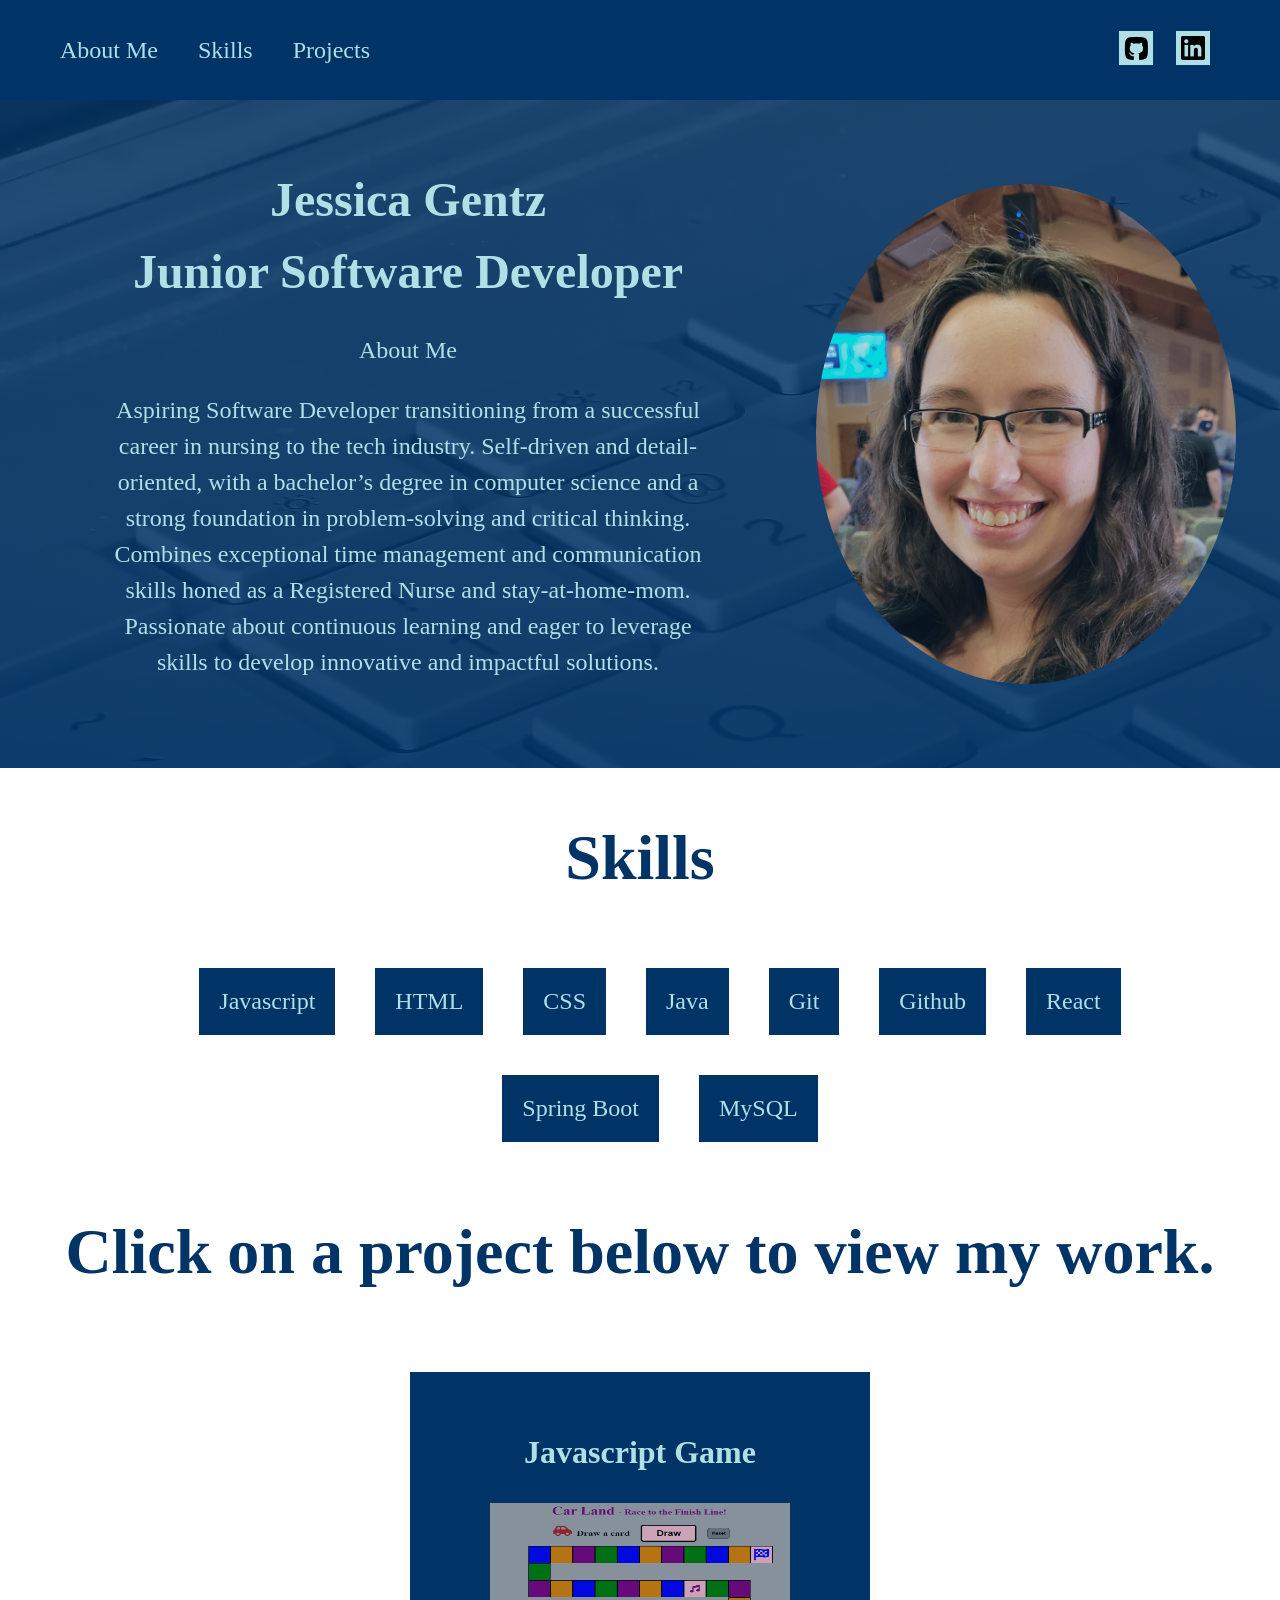
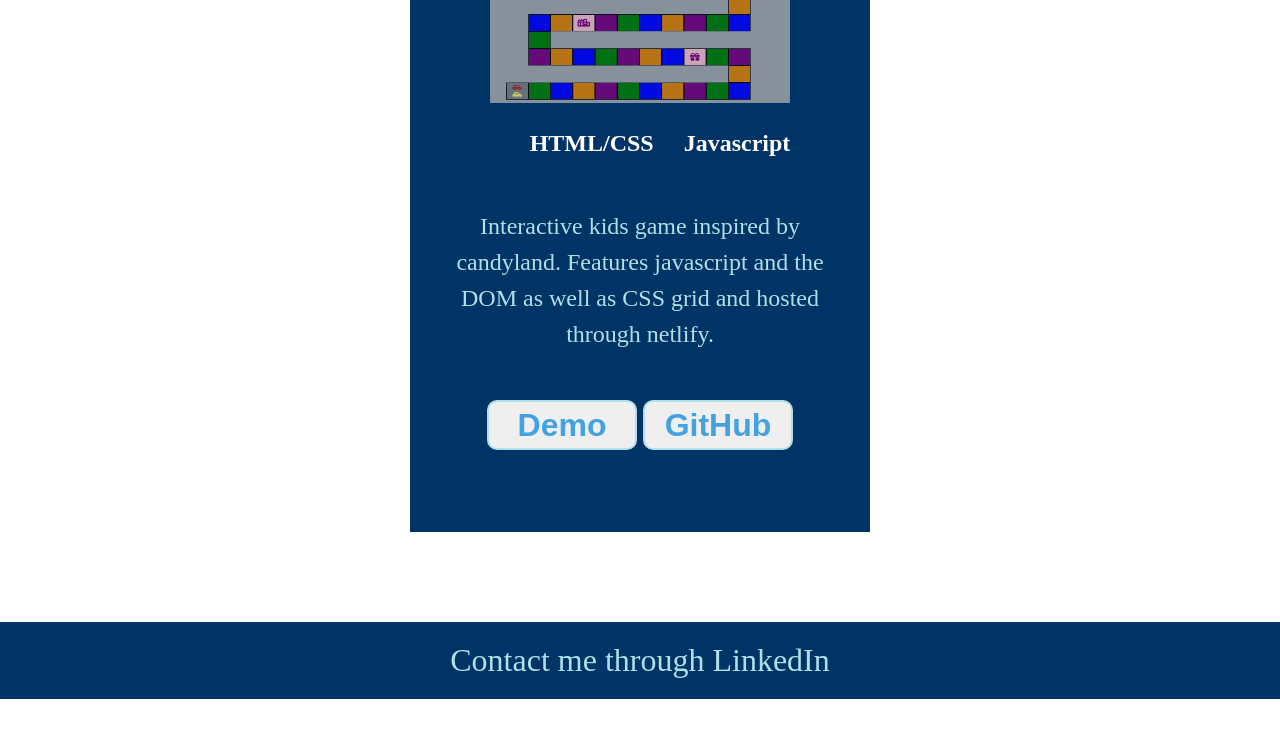
==== commit 7c406cfe: "modified button" ====
--- a/index.html
+++ b/index.html
@@ -69,8 +69,8 @@
                     </ul>
                     <p>Interactive kids game inspired by candyland. Features javascript and the DOM as well as CSS grid and hosted through netlify.
                     <p>
-                        <button><a href="https://papaya-starship-f13ec9.netlify.app/" target="_blank">Site</a></button>
-                        <button><a href="https://github.com/jessicagentz/Car-Land" target="_blank">Code</a></button>
+                        <button><a href="https://papaya-starship-f13ec9.netlify.app/" target="_blank">Demo</a></button>
+                        <button><a href="https://github.com/jessicagentz/Car-Land" target="_blank">GitHub</a></button>
                 </div>
             </div>
         </section>
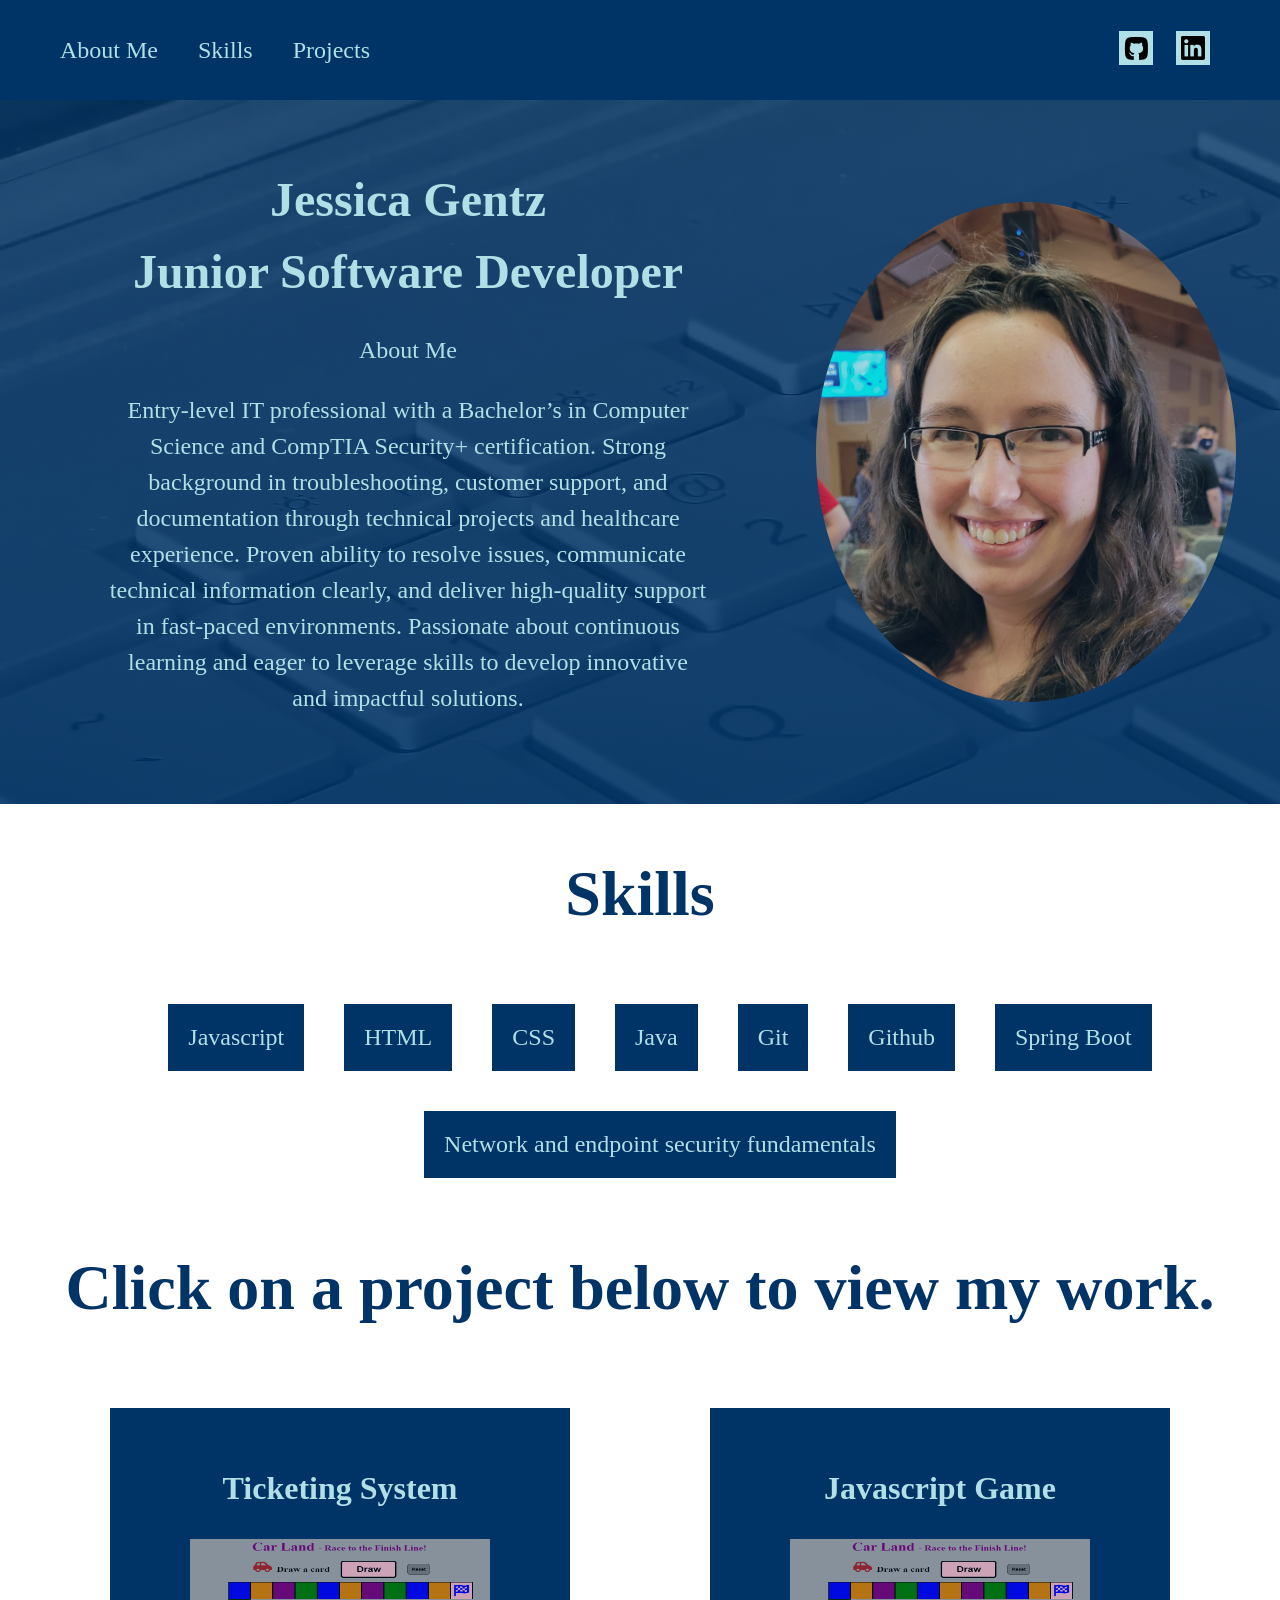
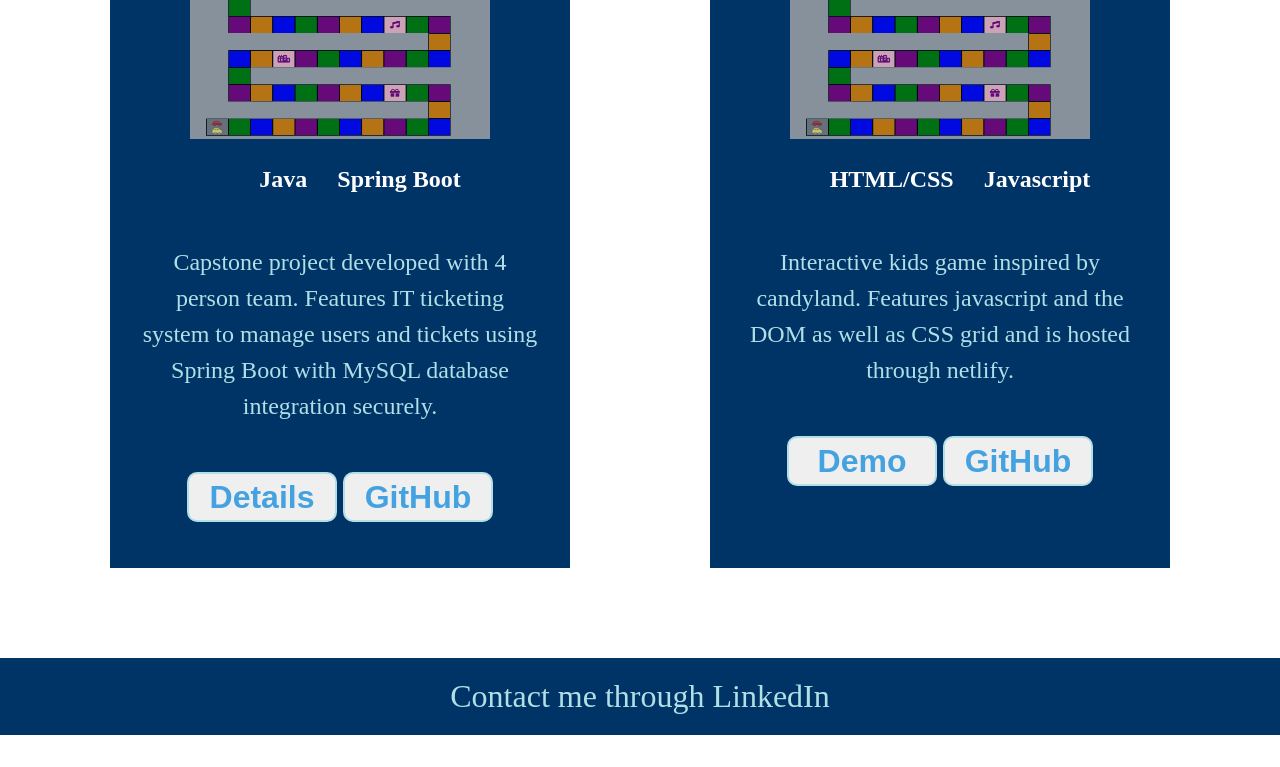
==== commit e361cdfc: "update to projects" ====
--- a/index.html
+++ b/index.html
@@ -34,7 +34,7 @@
                     <span>Junior Software Developer</span>
                 </h1>
                 <p>About Me</p>
-                <p>Aspiring Software Developer transitioning from a successful career in nursing to the tech industry. Self-driven and detail-oriented, with a bachelor’s degree in computer science and a strong foundation in problem-solving and critical thinking. Combines exceptional time management and communication skills honed as a Registered Nurse and stay-at-home-mom. Passionate about continuous learning and eager to leverage skills to develop innovative and impactful solutions.
+                <p>Entry-level IT professional with a Bachelor’s in Computer Science and CompTIA Security+ certification. Strong background in troubleshooting, customer support, and documentation through technical projects and healthcare experience. Proven ability to resolve issues, communicate technical information clearly, and deliver high-quality support in fast-paced environments. Passionate about continuous learning and eager to leverage skills to develop innovative and impactful solutions.
                 </p>
             </div>
             <img id='headshot' src='resources/headshot.jpg'>
@@ -50,9 +50,8 @@
                 <li>Java</li>
                 <li>Git</li>
                 <li>Github</li>
-                <li>React</li>
                 <li>Spring Boot</li>
-                <li>MySQL</li>
+                <li>Network and endpoint security fundamentals</li>
             </ul>
         </section>
 
@@ -61,13 +60,25 @@
             <h2>Click on a project below to view my work.</h2>
             <div class='container'>
                 <div class='project 1'>
+                    <h3>Ticketing System</h3>
+                    <img src="./resources/Car Land Snapshot.png" alt="Car land game">
+                    <ul>
+                        <li>Java</li>
+                        <li>Spring Boot</li>
+                    </ul>
+                    <p>Capstone project developed with 4 person team. Features IT ticketing system to manage users and tickets using Spring Boot with MySQL database integration  securely.
+                    <p>
+                        <button><a href='capstone.html' target="_blank">Details</a></button>
+                        <button><a target="_blank">GitHub</a></button>
+                </div>
+                <div class='project 2'>
                     <h3>Javascript Game</h3>
                     <img src="./resources/Car Land Snapshot.png" alt="Car land game">
                     <ul>
                         <li>HTML/CSS</li>
                         <li>Javascript</li>
                     </ul>
-                    <p>Interactive kids game inspired by candyland. Features javascript and the DOM as well as CSS grid and hosted through netlify.
+                    <p>Interactive kids game inspired by candyland. Features javascript and the DOM as well as CSS grid and is hosted through netlify.
                     <p>
                         <button><a href="https://papaya-starship-f13ec9.netlify.app/" target="_blank">Demo</a></button>
                         <button><a href="https://github.com/jessicagentz/Car-Land" target="_blank">GitHub</a></button>
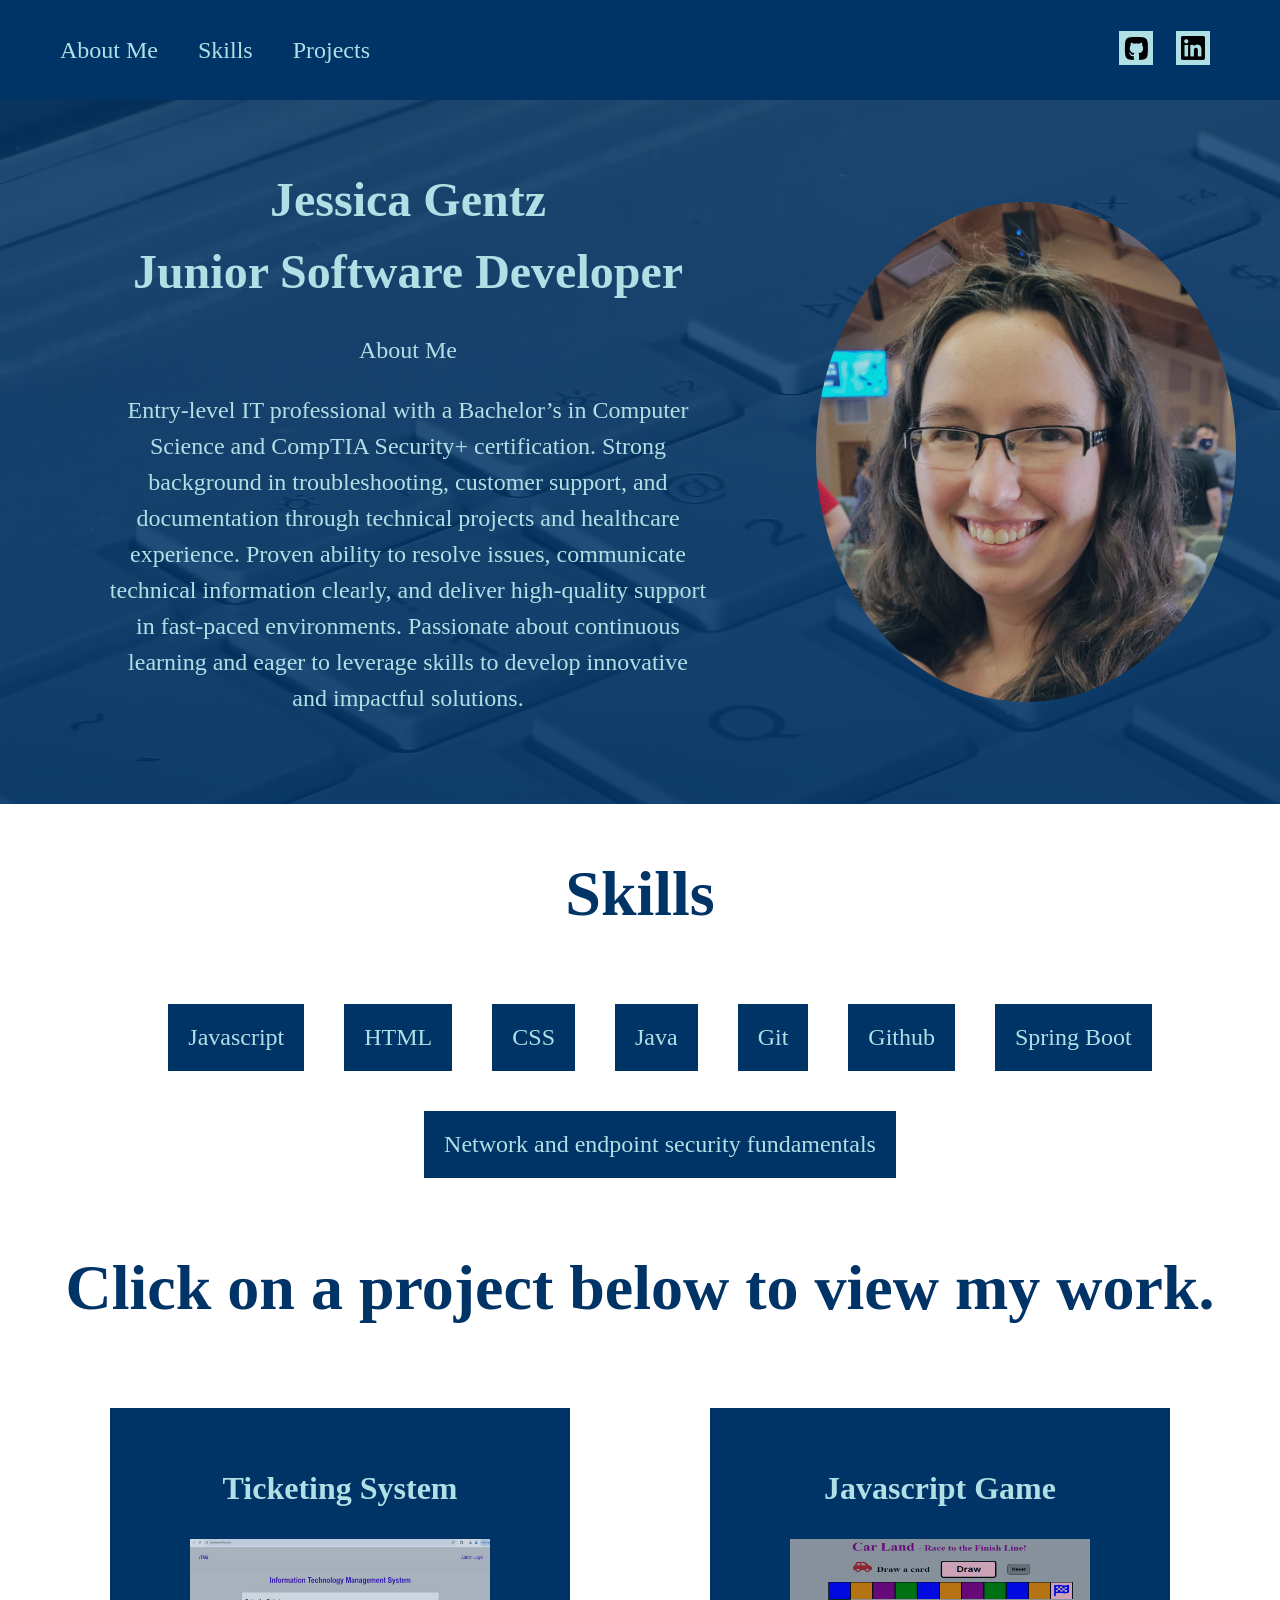
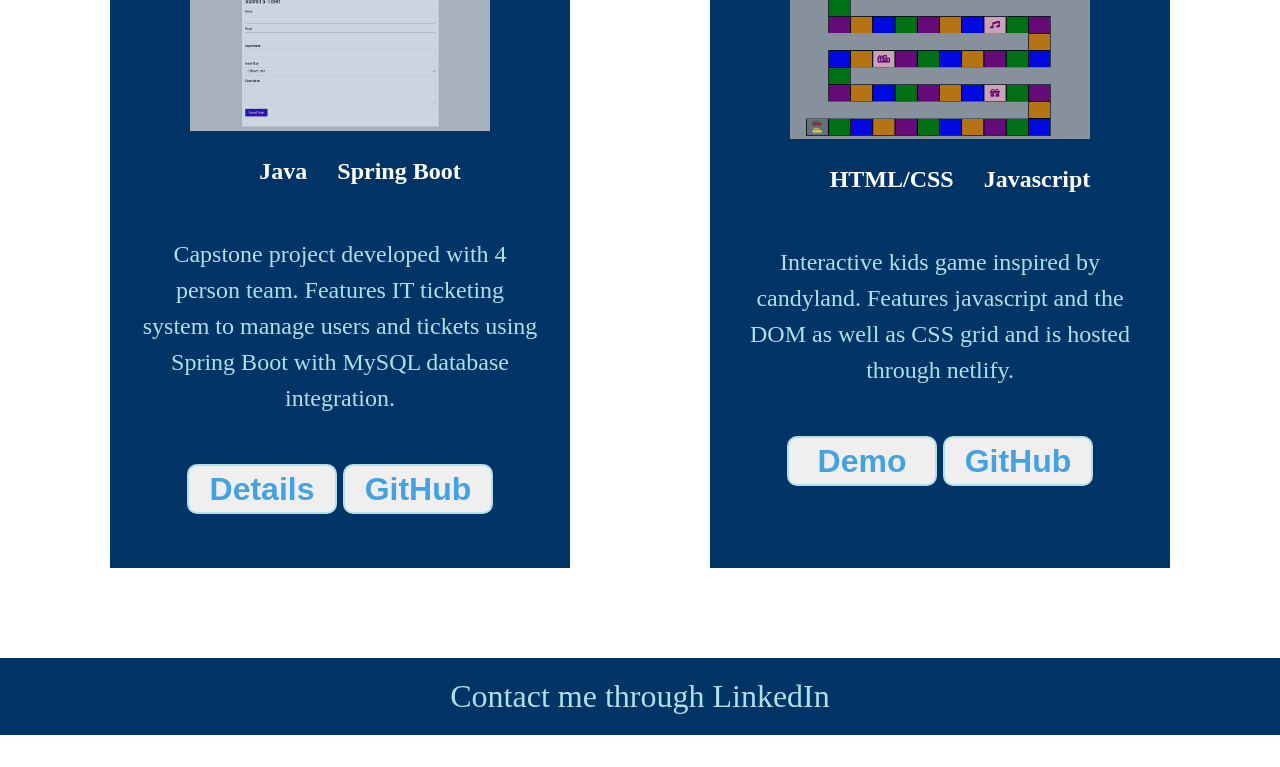
==== commit 88d73617: "minor updates to ticketing project" ====
--- a/index.html
+++ b/index.html
@@ -61,15 +61,15 @@
             <div class='container'>
                 <div class='project 1'>
                     <h3>Ticketing System</h3>
-                    <img src="./resources/Car Land Snapshot.png" alt="Car land game">
+                    <img src="./resources/capstone.png" alt="IT ticket system image">
                     <ul>
                         <li>Java</li>
                         <li>Spring Boot</li>
                     </ul>
-                    <p>Capstone project developed with 4 person team. Features IT ticketing system to manage users and tickets using Spring Boot with MySQL database integration  securely.
+                    <p>Capstone project developed with 4 person team. Features IT ticketing system to manage users and tickets using Spring Boot with MySQL database integration.
                     <p>
                         <button><a href='capstone.html' target="_blank">Details</a></button>
-                        <button><a target="_blank">GitHub</a></button>
+                        <button><a href = 'https://github.com/jessicagentz/TicketSystem' target="_blank">GitHub</a></button>
                 </div>
                 <div class='project 2'>
                     <h3>Javascript Game</h3>
